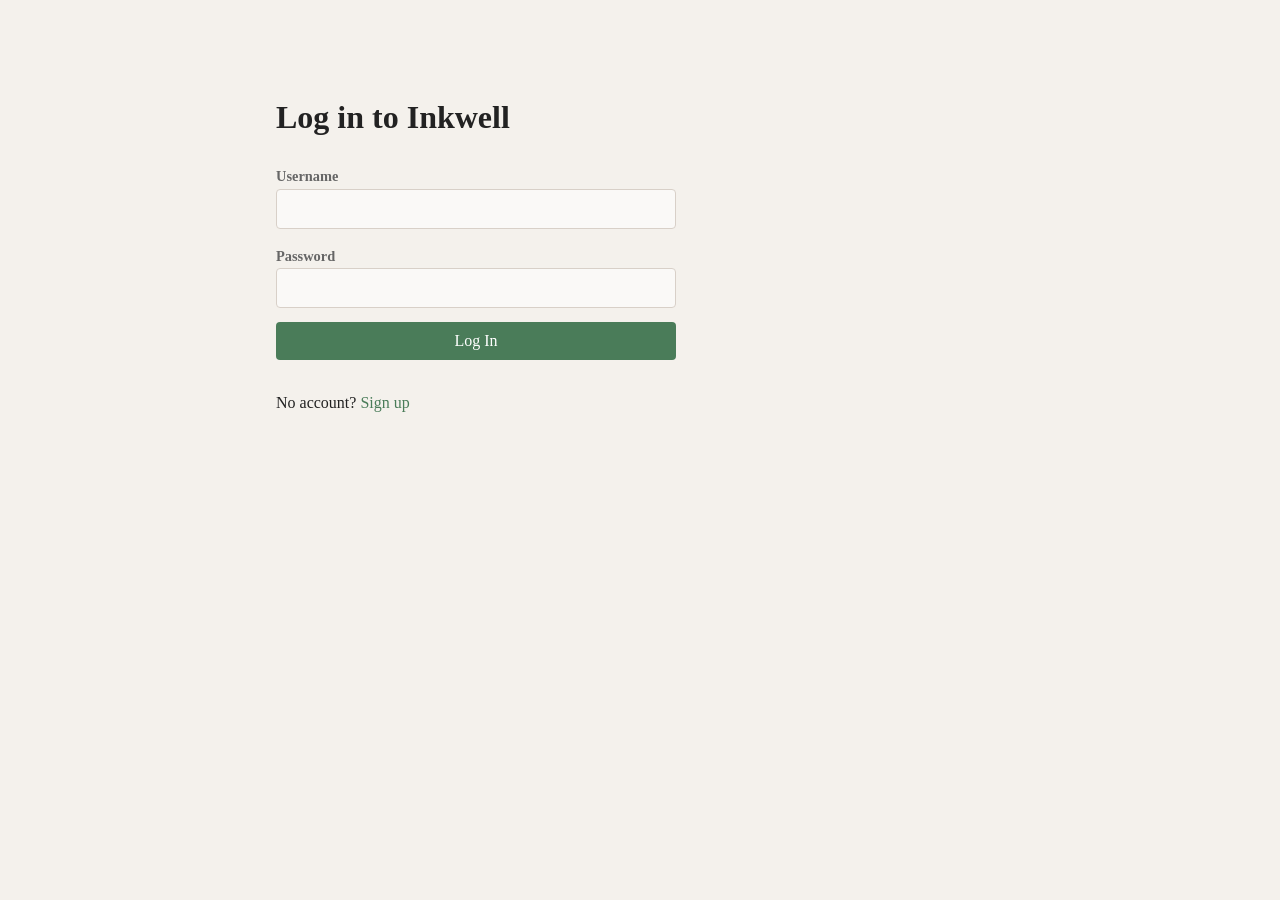
==== html/login.html @ 73844f41 "Add Inkwell web application: HTML pages, CSS, JS, vendored markdown renderer, nginx config, Dockerfi" ====
<!DOCTYPE html>
<html lang="en">
<head>
  <meta charset="UTF-8">
  <meta name="viewport" content="width=device-width, initial-scale=1.0">
  <title>Inkwell — Log In</title>
  <link rel="stylesheet" href="/static/css/style.css">
</head>
<body>
  <main class="container auth-box">
    <h1>Log in to Inkwell</h1>
    <form id="loginForm" novalidate>
      <div>
        <label for="username">Username</label>
        <input name="username" type="text" id="username" required autocomplete="username">
      </div>
      <div>
        <label for="password">Password</label>
        <input name="password" type="password" id="password" required autocomplete="current-password">
      </div>
      <button type="submit" id="loginBtn">Log In</button>
      <p id="errorMsg" class="msg-error" role="alert" aria-live="polite"></p>
    </form>
    <p style="margin-top:16px">No account? <a href="/signup">Sign up</a></p>
  </main>

  <script>
    (function() {
      var errorMsg = document.getElementById('errorMsg');
      var loginBtn = document.getElementById('loginBtn');

      function doLogin() {
        var username = document.getElementById('username').value.trim();
        var password = document.getElementById('password').value;
        errorMsg.textContent = '';
        if (!username || !password) { errorMsg.textContent = 'Please fill in all fields.'; return; }

        fetch('/api/auth/login', {
          method: 'POST',
          headers: { 'Content-Type': 'application/json' },
          body: JSON.stringify({ username: username, password: password })
        })
        .then(function(res) {
          if (!res.ok) {
            return res.text().then(function(t) { throw new Error(t || 'Invalid credentials'); });
          }
          return res.json();
        })
        .then(function(data) {
          localStorage.setItem('token', data.session_token);
          window.location.href = '/';
        })
        .catch(function(err) {
          errorMsg.textContent = err.message || 'Login failed. Check your username and password.';
        });
      }

      loginBtn.addEventListener('mousedown', function(evt) {
        evt.preventDefault();
        doLogin();
      });

      document.getElementById('loginForm').addEventListener('keydown', function(evt) {
        if (evt.key === 'Enter') { evt.preventDefault(); doLogin(); }
      });
    }());
  </script>
</body>
</html>
---- static/css/style.css ----
/* Inkwell — shared styles */
:root {
  --bg: #f4f1ec;
  --card: #ffffff;
  --accent: #4a7c59;
  --accent-dark: #355a40;
  --text: #222222;
  --muted: #666666;
  --border: #d8d0c8;
  --danger: #c0392b;
}

*, *::before, *::after { box-sizing: border-box; margin: 0; padding: 0; }

body {
  font-family: Georgia, 'Times New Roman', serif;
  background-color: var(--bg);
  color: var(--text);
  font-size: 16px;
  line-height: 1.6;
}

h1 { font-size: 2rem; margin-bottom: 0.5rem; }
h2 { font-size: 1.5rem; margin-bottom: 0.4rem; }
h3 { font-size: 1.25rem; }

a { color: var(--accent); text-decoration: none; }
a:hover { text-decoration: underline; }

/* Nav */
nav {
  background-color: var(--accent);
  padding: 10px 24px;
  display: flex;
  gap: 20px;
  align-items: center;
  flex-wrap: wrap;
}
nav a, nav button.nav-btn {
  color: #fff;
  font-size: 0.95rem;
  font-family: inherit;
  text-decoration: none;
  background: none;
  border: none;
  cursor: pointer;
  padding: 6px 0;
}
nav a:hover, nav button.nav-btn:hover { text-decoration: underline; }
nav .nav-title { font-weight: bold; font-size: 1.1rem; margin-right: auto; }

/* Layout */
.container { max-width: 760px; margin: 0 auto; padding: 32px 16px; }
.wide-container { max-width: 1100px; margin: 0 auto; padding: 32px 16px; }

/* Cards */
.card {
  background-color: var(--card);
  border: 1px solid var(--border);
  border-radius: 6px;
  padding: 20px;
  margin-bottom: 16px;
}

/* Forms */
form { display: flex; flex-direction: column; gap: 14px; max-width: 400px; }
label { font-size: 0.9rem; font-weight: bold; color: var(--muted); }
input[type="text"],
input[type="password"],
input[type="email"],
textarea {
  padding: 10px 12px;
  border: 1px solid var(--border);
  border-radius: 4px;
  font-family: inherit;
  font-size: 1rem;
  background-color: #faf9f7;
  color: var(--text);
  width: 100%;
}
input:focus, textarea:focus {
  outline: 2px solid var(--accent);
  border-color: var(--accent);
}

button, .btn {
  padding: 10px 18px;
  border: none;
  border-radius: 4px;
  font-family: inherit;
  font-size: 1rem;
  cursor: pointer;
  background-color: var(--accent);
  color: #fff;
  transition: background-color 0.15s;
}
button:hover, .btn:hover { background-color: var(--accent-dark); }

button.btn-secondary {
  background-color: #e0ddd8;
  color: var(--text);
}
button.btn-secondary:hover { background-color: #ccc8c2; }

button.btn-danger {
  background-color: var(--danger);
  color: #fff;
}

/* Post page */
.post-layout {
  display: grid;
  grid-template-columns: 1fr 1fr;
  gap: 20px;
}
.post-layout textarea {
  min-height: 300px;
  resize: vertical;
  font-family: 'Courier New', monospace;
  font-size: 0.9rem;
}
.preview-pane {
  background-color: var(--card);
  border: 1px solid var(--border);
  border-radius: 6px;
  padding: 16px;
  min-height: 300px;
  overflow-y: auto;
}
.preview-pane h1 { font-size: 1.6rem; }
.preview-pane h2 { font-size: 1.3rem; }
.preview-pane p { margin-bottom: 0.8em; }
.preview-pane code { background: #f0ede8; padding: 1px 5px; border-radius: 3px; font-size: 0.88em; }
.preview-pane pre { background: #f0ede8; padding: 12px; border-radius: 4px; overflow-x: auto; margin-bottom: 0.8em; }
.preview-pane pre code { background: none; padding: 0; }
.preview-pane a { color: var(--accent); }

/* Timeline post */
.post-card { border-left: 3px solid var(--accent); }
.post-card .meta { font-size: 0.85rem; color: var(--muted); margin-bottom: 8px; }
.post-card .body h1 { font-size: 1.3rem; }
.post-card .body h2 { font-size: 1.1rem; }
.post-card .body p { margin-bottom: 0.5em; }
.post-card .body code { background: #f0ede8; padding: 1px 4px; border-radius: 3px; font-size: 0.87em; }
.post-card .body pre { background: #f0ede8; padding: 10px; border-radius: 4px; overflow-x: auto; }
.post-card .body pre code { background: none; }

/* Users table */
.user-list { list-style: none; }
.user-list li {
  display: flex;
  align-items: center;
  justify-content: space-between;
  padding: 12px 0;
  border-bottom: 1px solid var(--border);
}
.user-list li:last-child { border-bottom: none; }
.user-info .display-name { font-weight: bold; }
.user-info .username { font-size: 0.85rem; color: var(--muted); }

/* Profile */
.profile-header { margin-bottom: 24px; }
.profile-header .display-name { font-size: 1.5rem; font-weight: bold; }
.profile-header .username { color: var(--muted); }
.profile-header .bio { margin-top: 8px; }

/* Error / success messages */
.msg-error { color: var(--danger); font-size: 0.9rem; }
.msg-success { color: var(--accent-dark); font-size: 0.9rem; }

/* Auth page */
.auth-box { margin-top: 60px; }
.auth-box h1 { margin-bottom: 20px; }

/* Responsive */
@media (max-width: 600px) {
  .post-layout { grid-template-columns: 1fr; }
}
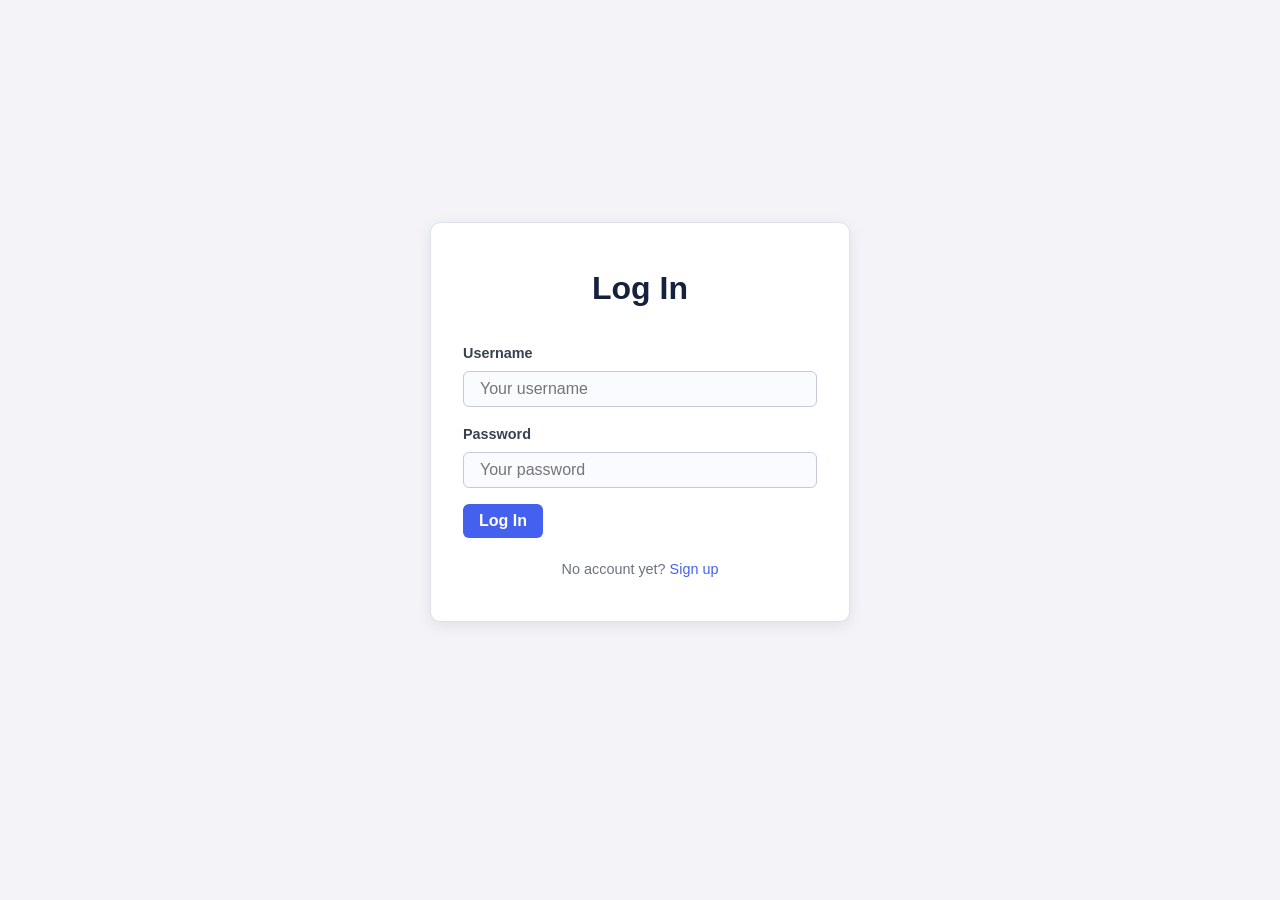
==== commit ffba24ce: "Implement Inkwell web app: all pages, CSS, vendored markdown renderer, nginx config" ====
--- a/html/login.html
+++ b/html/login.html
@@ -3,67 +3,84 @@
 <head>
   <meta charset="UTF-8">
   <meta name="viewport" content="width=device-width, initial-scale=1.0">
-  <title>Inkwell — Log In</title>
-  <link rel="stylesheet" href="/static/css/style.css">
+  <title>Log In — Inkwell</title>
+  <link rel="stylesheet" href="/css/style.css">
 </head>
 <body>
-  <main class="container auth-box">
-    <h1>Log in to Inkwell</h1>
-    <form id="loginForm" novalidate>
-      <div>
-        <label for="username">Username</label>
-        <input name="username" type="text" id="username" required autocomplete="username">
+  <div class="auth-wrapper">
+    <div class="auth-card">
+      <h1>Log In</h1>
+      <div id="msg" class="msg"></div>
+      <form id="auth-form">
+        <div class="form-group">
+          <label for="username">Username</label>
+          <input id="username" name="username" type="text" placeholder="Your username" required autocomplete="username">
+        </div>
+        <div class="form-group">
+          <label for="password">Password</label>
+          <input id="password" name="password" type="password" placeholder="Your password" required autocomplete="current-password">
+        </div>
+        <button type="submit">Log In</button>
+      </form>
+      <div class="alt-link">
+        No account yet? <a href="/signup">Sign up</a>
       </div>
-      <div>
-        <label for="password">Password</label>
-        <input name="password" type="password" id="password" required autocomplete="current-password">
-      </div>
-      <button type="submit" id="loginBtn">Log In</button>
-      <p id="errorMsg" class="msg-error" role="alert" aria-live="polite"></p>
-    </form>
-    <p style="margin-top:16px">No account? <a href="/signup">Sign up</a></p>
-  </main>
+    </div>
+  </div>
 
   <script>
-    (function() {
-      var errorMsg = document.getElementById('errorMsg');
-      var loginBtn = document.getElementById('loginBtn');
+    (function initLogin() {
+      // If already logged in, go to timeline
+      var existing = localStorage.getItem('token') || localStorage.getItem('session_token');
+      if (existing) {
+        window.location.href = '/';
+        return;
+      }
 
-      function doLogin() {
+      function showMsg(text, type) {
+        var el = document.getElementById('msg');
+        el.textContent = text;
+        el.className = 'msg show ' + type;
+      }
+
+      document.getElementById('auth-form').addEventListener('submit', function handleAuth(e) {
+        e.preventDefault();
         var username = document.getElementById('username').value.trim();
         var password = document.getElementById('password').value;
-        errorMsg.textContent = '';
-        if (!username || !password) { errorMsg.textContent = 'Please fill in all fields.'; return; }
+
+        if (!username || !password) {
+          showMsg('Please fill in all fields.', 'error');
+          return;
+        }
 
         fetch('/api/auth/login', {
           method: 'POST',
           headers: { 'Content-Type': 'application/json' },
           body: JSON.stringify({ username: username, password: password })
         })
-        .then(function(res) {
-          if (!res.ok) {
-            return res.text().then(function(t) { throw new Error(t || 'Invalid credentials'); });
-          }
-          return res.json();
-        })
-        .then(function(data) {
-          localStorage.setItem('token', data.session_token);
-          window.location.href = '/';
-        })
-        .catch(function(err) {
-          errorMsg.textContent = err.message || 'Login failed. Check your username and password.';
-        });
-      }
-
-      loginBtn.addEventListener('mousedown', function(evt) {
-        evt.preventDefault();
-        doLogin();
+          .then(function handleResponse(res) {
+            return res.json().then(function parseBody(data) {
+              return { status: res.status, data: data };
+            });
+          })
+          .then(function handleResult(result) {
+            if (result.status >= 200 && result.status < 300) {
+              var tok = (result.data && (result.data.token || result.data.session_token)) || null;
+              if (tok) {
+                localStorage.setItem('token', tok);
+              }
+              showMsg('Logged in! Redirecting…', 'success');
+              setTimeout(function goHome() { window.location.href = '/'; }, 600);
+            } else {
+              var errMsg = (result.data && (result.data.error || result.data.message)) || 'Login failed. Check your credentials.';
+              showMsg(errMsg, 'error');
+            }
+          })
+          .catch(function handleError(err) {
+            showMsg('Network error: ' + err.message, 'error');
+          });
       });
-
-      document.getElementById('loginForm').addEventListener('keydown', function(evt) {
-        if (evt.key === 'Enter') { evt.preventDefault(); doLogin(); }
-      });
-    }());
+    })();
   </script>
 </body>
 </html>
--- a/css/style.css
+++ b/css/style.css
@@ -0,0 +1,424 @@
+/* Base */
+*, *::before, *::after {
+  box-sizing: border-box;
+  margin: 0;
+  padding: 0;
+}
+
+body {
+  font-family: -apple-system, BlinkMacSystemFont, 'Segoe UI', Roboto, Helvetica, Arial, sans-serif;
+  font-size: 16px;
+  background-color: #f4f4f8;
+  color: #1a1a2e;
+  line-height: 1.6;
+  min-height: 100vh;
+}
+
+h1 { font-size: 2rem; }
+h2 { font-size: 1.5rem; }
+h3 { font-size: 1.25rem; }
+
+h1, h2, h3 {
+  margin-bottom: 0.5rem;
+  font-weight: 700;
+  color: #16213e;
+}
+
+a {
+  color: #4361ee;
+  text-decoration: none;
+}
+
+a:hover {
+  text-decoration: underline;
+}
+
+/* Nav */
+nav {
+  background-color: #16213e;
+  padding: 0 1.5rem;
+  display: flex;
+  align-items: center;
+  gap: 1.5rem;
+  height: 56px;
+  box-shadow: 0 2px 4px rgba(0,0,0,0.15);
+}
+
+nav a {
+  color: #c8cfe8;
+  font-size: 0.95rem;
+  font-weight: 500;
+  padding: 8px 16px;
+  border-radius: 4px;
+  transition: background-color 0.15s, color 0.15s;
+}
+
+nav a:hover {
+  background-color: #0f3460;
+  color: #fff;
+  text-decoration: none;
+}
+
+nav .brand {
+  color: #e2e8f7;
+  font-size: 1.1rem;
+  font-weight: 700;
+  margin-right: auto;
+}
+
+#logout-link {
+  margin-left: auto;
+  color: #f87171;
+}
+
+/* Container */
+.container {
+  max-width: 800px;
+  margin: 2rem auto;
+  padding: 0 1rem;
+}
+
+.container-wide {
+  max-width: 1100px;
+  margin: 2rem auto;
+  padding: 0 1rem;
+}
+
+/* Card */
+.card {
+  background-color: #ffffff;
+  border: 1px solid #dde1ee;
+  border-radius: 8px;
+  padding: 1.5rem;
+  margin-bottom: 1.25rem;
+  box-shadow: 0 1px 3px rgba(0,0,0,0.07);
+}
+
+/* Form elements */
+.form-group {
+  margin-bottom: 1rem;
+}
+
+label {
+  display: block;
+  margin-bottom: 0.35rem;
+  font-weight: 600;
+  font-size: 0.9rem;
+  color: #374151;
+}
+
+input[type="text"],
+input[type="password"],
+input[type="email"],
+textarea {
+  display: block;
+  width: 100%;
+  padding: 8px 16px;
+  font-size: 1rem;
+  font-family: inherit;
+  border: 1px solid #c4c9db;
+  border-radius: 6px;
+  background-color: #fafbff;
+  color: #1a1a2e;
+  outline: none;
+  transition: border-color 0.15s, box-shadow 0.15s;
+}
+
+input[type="text"]:focus,
+input[type="password"]:focus,
+input[type="email"]:focus,
+textarea:focus {
+  border-color: #4361ee;
+  box-shadow: 0 0 0 3px rgba(67,97,238,0.15);
+}
+
+textarea {
+  resize: vertical;
+  min-height: 200px;
+}
+
+button {
+  padding: 8px 16px;
+  font-size: 1rem;
+  font-family: inherit;
+  font-weight: 600;
+  border: none;
+  border-radius: 6px;
+  cursor: pointer;
+  background-color: #4361ee;
+  color: #ffffff;
+  transition: background-color 0.15s, transform 0.1s;
+}
+
+button:hover {
+  background-color: #3451d1;
+}
+
+button:active {
+  transform: scale(0.98);
+}
+
+button.btn-secondary {
+  background-color: #6b7280;
+  color: #fff;
+}
+
+button.btn-secondary:hover {
+  background-color: #4b5563;
+}
+
+button.btn-danger {
+  background-color: #ef4444;
+  color: #fff;
+}
+
+button.btn-danger:hover {
+  background-color: #dc2626;
+}
+
+button.btn-success {
+  background-color: #10b981;
+  color: #fff;
+}
+
+button.btn-success:hover {
+  background-color: #059669;
+}
+
+/* Auth pages */
+.auth-wrapper {
+  display: flex;
+  justify-content: center;
+  align-items: center;
+  min-height: calc(100vh - 56px);
+  background-color: #f4f4f8;
+  padding: 2rem 1rem;
+}
+
+.auth-card {
+  background-color: #ffffff;
+  border: 1px solid #dde1ee;
+  border-radius: 10px;
+  padding: 2.5rem 2rem;
+  width: 100%;
+  max-width: 420px;
+  box-shadow: 0 4px 16px rgba(0,0,0,0.08);
+}
+
+.auth-card h1 {
+  text-align: center;
+  margin-bottom: 1.75rem;
+}
+
+.auth-card .alt-link {
+  text-align: center;
+  margin-top: 1.25rem;
+  font-size: 0.9rem;
+  color: #6b7280;
+}
+
+/* Timeline / Post cards */
+.post-card {
+  background-color: #ffffff;
+  border: 1px solid #dde1ee;
+  border-radius: 8px;
+  padding: 1.25rem 1.5rem;
+  margin-bottom: 1rem;
+  box-shadow: 0 1px 3px rgba(0,0,0,0.06);
+}
+
+.post-card .post-meta {
+  font-size: 0.82rem;
+  color: #6b7280;
+  margin-bottom: 0.6rem;
+}
+
+.post-card .post-meta a {
+  font-weight: 700;
+  color: #4361ee;
+}
+
+.post-card .post-content h1,
+.post-card .post-content h2,
+.post-card .post-content h3 {
+  margin-top: 0.5rem;
+  margin-bottom: 0.25rem;
+}
+
+.post-card .post-content p {
+  margin-bottom: 0.5rem;
+}
+
+.post-card .post-content code {
+  background: #f0f1f9;
+  padding: 1px 5px;
+  border-radius: 3px;
+  font-size: 0.9em;
+}
+
+.post-card .post-content pre {
+  background: #1e1e2e;
+  color: #cdd6f4;
+  padding: 1rem;
+  border-radius: 6px;
+  overflow-x: auto;
+  margin: 0.5rem 0;
+}
+
+/* Post editor */
+.post-editor {
+  display: grid;
+  grid-template-columns: 1fr 1fr;
+  gap: 1.5rem;
+  margin-top: 1rem;
+}
+
+.post-editor .editor-pane,
+.post-editor .preview-pane {
+  display: flex;
+  flex-direction: column;
+}
+
+.post-editor label {
+  font-size: 0.85rem;
+  text-transform: uppercase;
+  letter-spacing: 0.05em;
+  color: #6b7280;
+  margin-bottom: 0.5rem;
+}
+
+#post-body {
+  flex: 1;
+  min-height: 320px;
+  font-family: 'SFMono-Regular', 'Consolas', 'Liberation Mono', monospace;
+  font-size: 0.95rem;
+}
+
+#preview {
+  flex: 1;
+  background-color: #ffffff;
+  border: 1px solid #dde1ee;
+  border-radius: 6px;
+  padding: 1rem 1.25rem;
+  min-height: 320px;
+  overflow-y: auto;
+}
+
+#preview p { margin-bottom: 0.6rem; }
+#preview h1, #preview h2, #preview h3 { margin: 0.75rem 0 0.4rem; }
+#preview code {
+  background: #f0f1f9;
+  padding: 1px 5px;
+  border-radius: 3px;
+  font-size: 0.9em;
+}
+#preview pre {
+  background: #1e1e2e;
+  color: #cdd6f4;
+  padding: 1rem;
+  border-radius: 6px;
+  overflow-x: auto;
+  margin: 0.5rem 0;
+}
+
+/* Users list */
+.users-grid {
+  display: grid;
+  grid-template-columns: repeat(auto-fill, minmax(260px, 1fr));
+  gap: 1rem;
+}
+
+.user-card {
+  background-color: #ffffff;
+  border: 1px solid #dde1ee;
+  border-radius: 8px;
+  padding: 1.25rem;
+  display: flex;
+  flex-direction: column;
+  gap: 0.5rem;
+  box-shadow: 0 1px 3px rgba(0,0,0,0.06);
+}
+
+.user-card .username {
+  font-weight: 700;
+  color: #16213e;
+  font-size: 1.05rem;
+}
+
+.user-card .display-name {
+  color: #4b5563;
+  font-size: 0.9rem;
+}
+
+.user-card .bio {
+  color: #6b7280;
+  font-size: 0.87rem;
+  flex: 1;
+}
+
+.user-card button {
+  margin-top: 0.5rem;
+  font-size: 0.9rem;
+}
+
+/* Profile */
+.profile-page .profile-header {
+  margin-bottom: 1.5rem;
+}
+
+.profile-page .profile-username {
+  color: #6b7280;
+  font-size: 1rem;
+}
+
+/* Error/success messages */
+.msg {
+  padding: 8px 16px;
+  border-radius: 6px;
+  margin-bottom: 1rem;
+  font-size: 0.92rem;
+  display: none;
+}
+
+.msg.show { display: block; }
+.msg.error { background-color: #fee2e2; color: #991b1b; border: 1px solid #fca5a5; }
+.msg.success { background-color: #d1fae5; color: #065f46; border: 1px solid #6ee7b7; }
+
+/* Loading state */
+.loading {
+  color: #6b7280;
+  text-align: center;
+  padding: 2rem;
+  font-size: 0.95rem;
+}
+
+/* Page title */
+.page-title {
+  font-size: 1.5rem;
+  font-weight: 700;
+  color: #16213e;
+  margin-bottom: 1.5rem;
+  padding-bottom: 0.5rem;
+  border-bottom: 2px solid #dde1ee;
+}
+
+/* Responsive */
+@media (max-width: 640px) {
+  .post-editor {
+    grid-template-columns: 1fr;
+  }
+
+  .auth-card {
+    padding: 1.75rem 1.25rem;
+  }
+
+  nav {
+    gap: 0.5rem;
+    padding: 0 0.75rem;
+  }
+
+  nav a {
+    padding: 6px 10px;
+    font-size: 0.85rem;
+  }
+}
